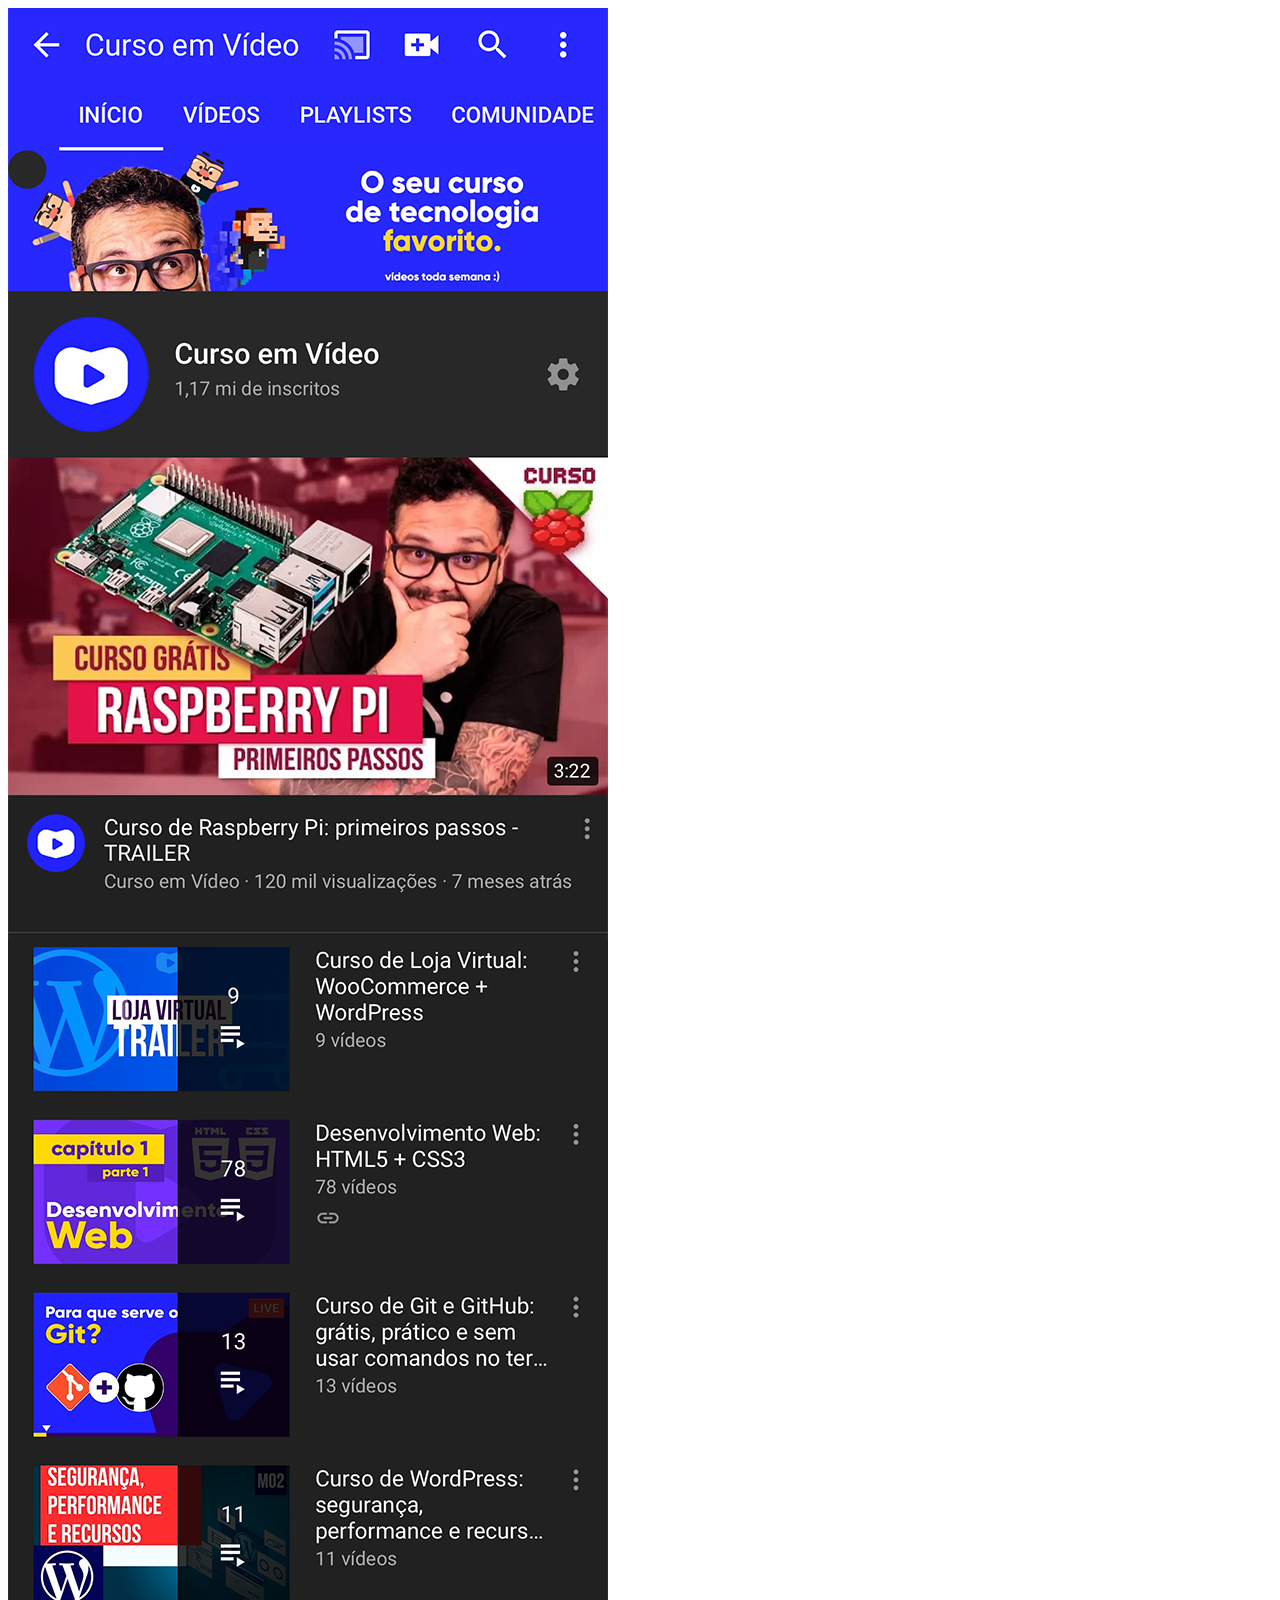
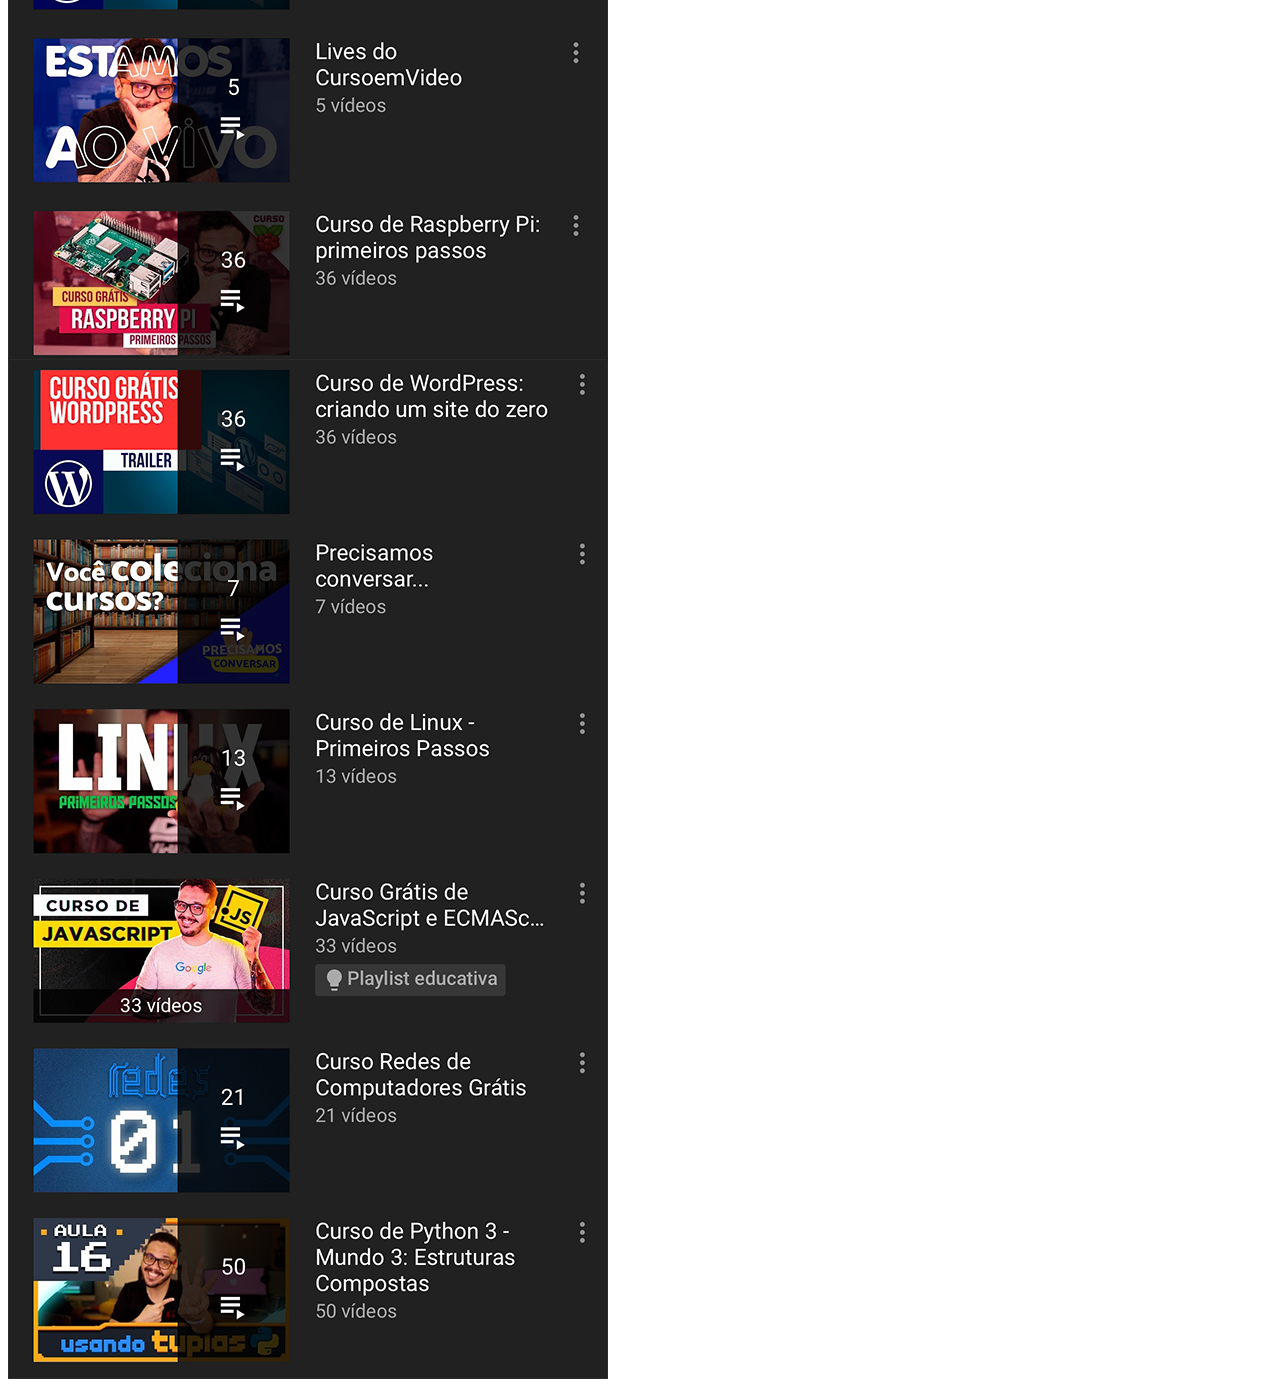
==== youtube.html @ a43062eb "Create youtube.html" ====
<!DOCTYPE html>
<html lang="en">
<head>
    <meta charset="UTF-8">
    <meta name="viewport" content="width=device-width, initial-scale=1.0">
    <title>YouTube</title>
</head>
<body>
    <img src="imagens/tela-youtube.png" alt="YouTube">
    <a href="https://www.youtube.com/@ministerioangelsdance5248/videos" target="_blank"></a>
</body>
</html>
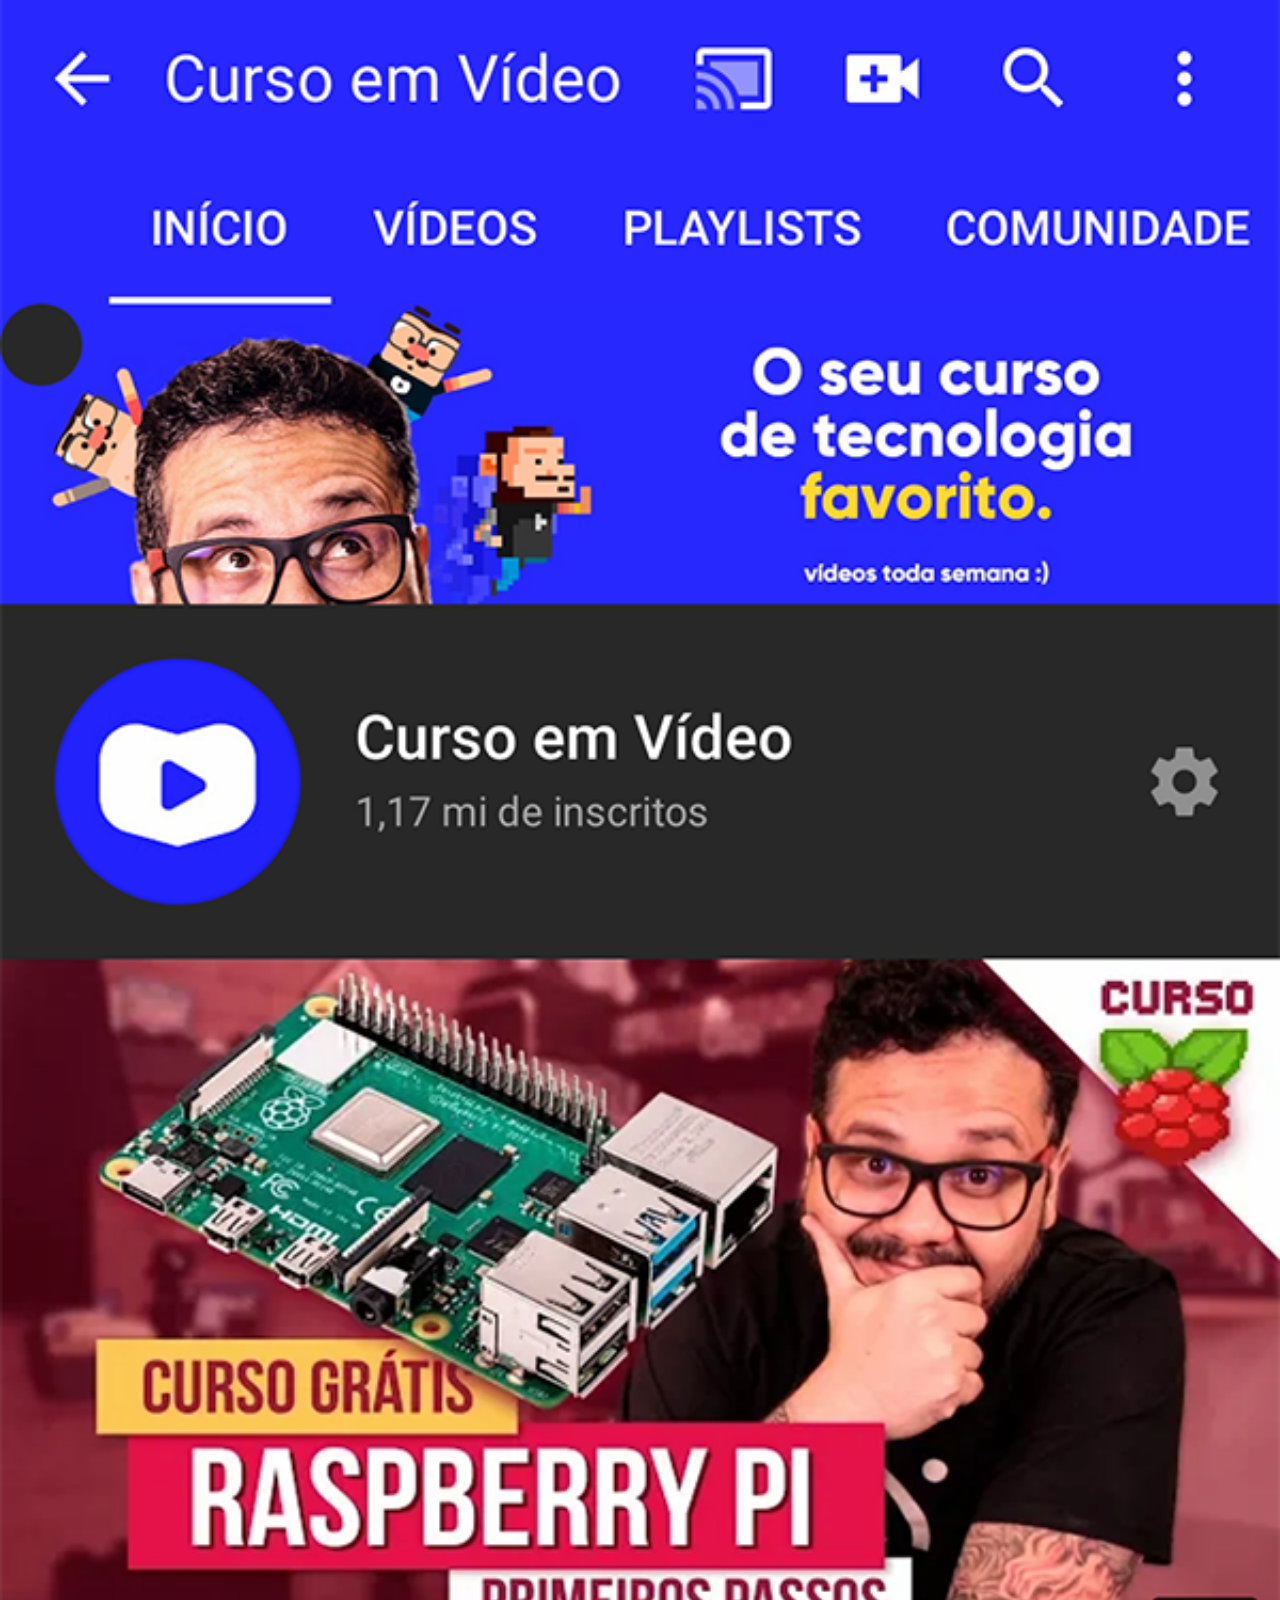
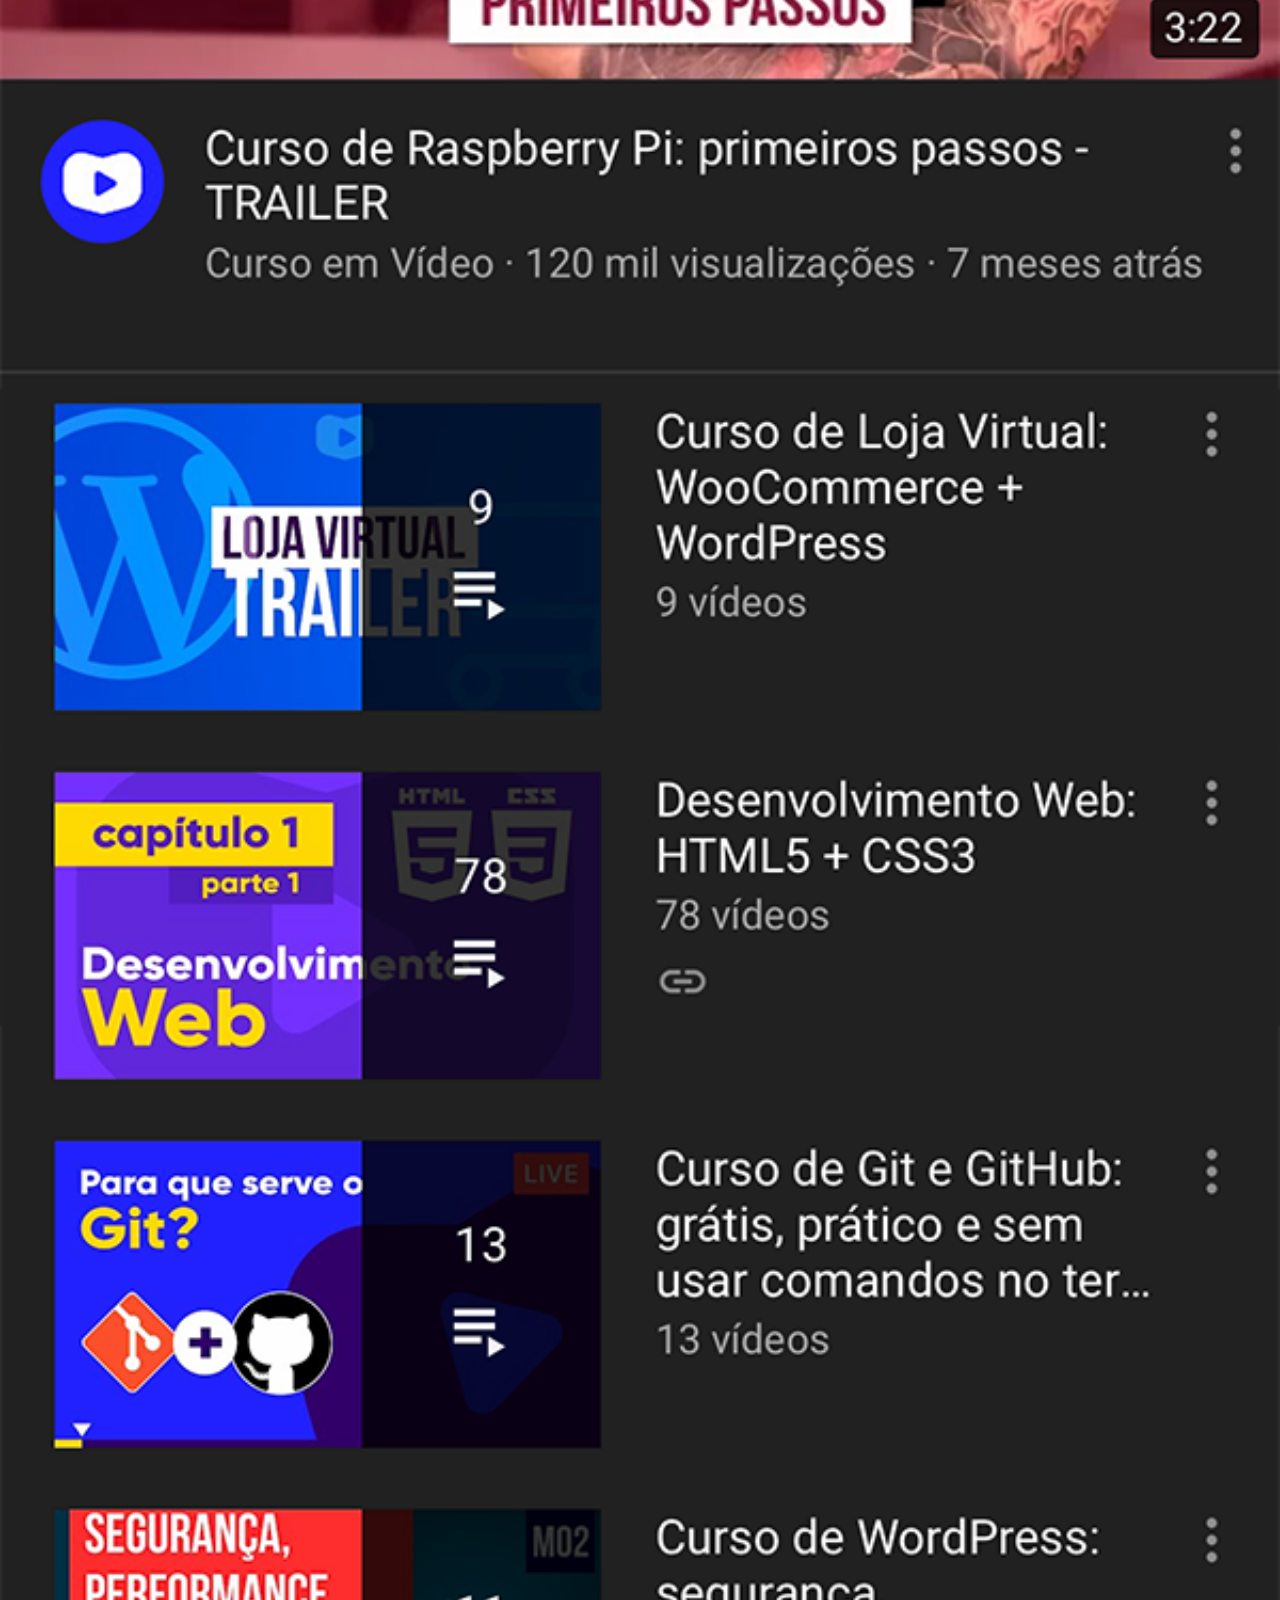
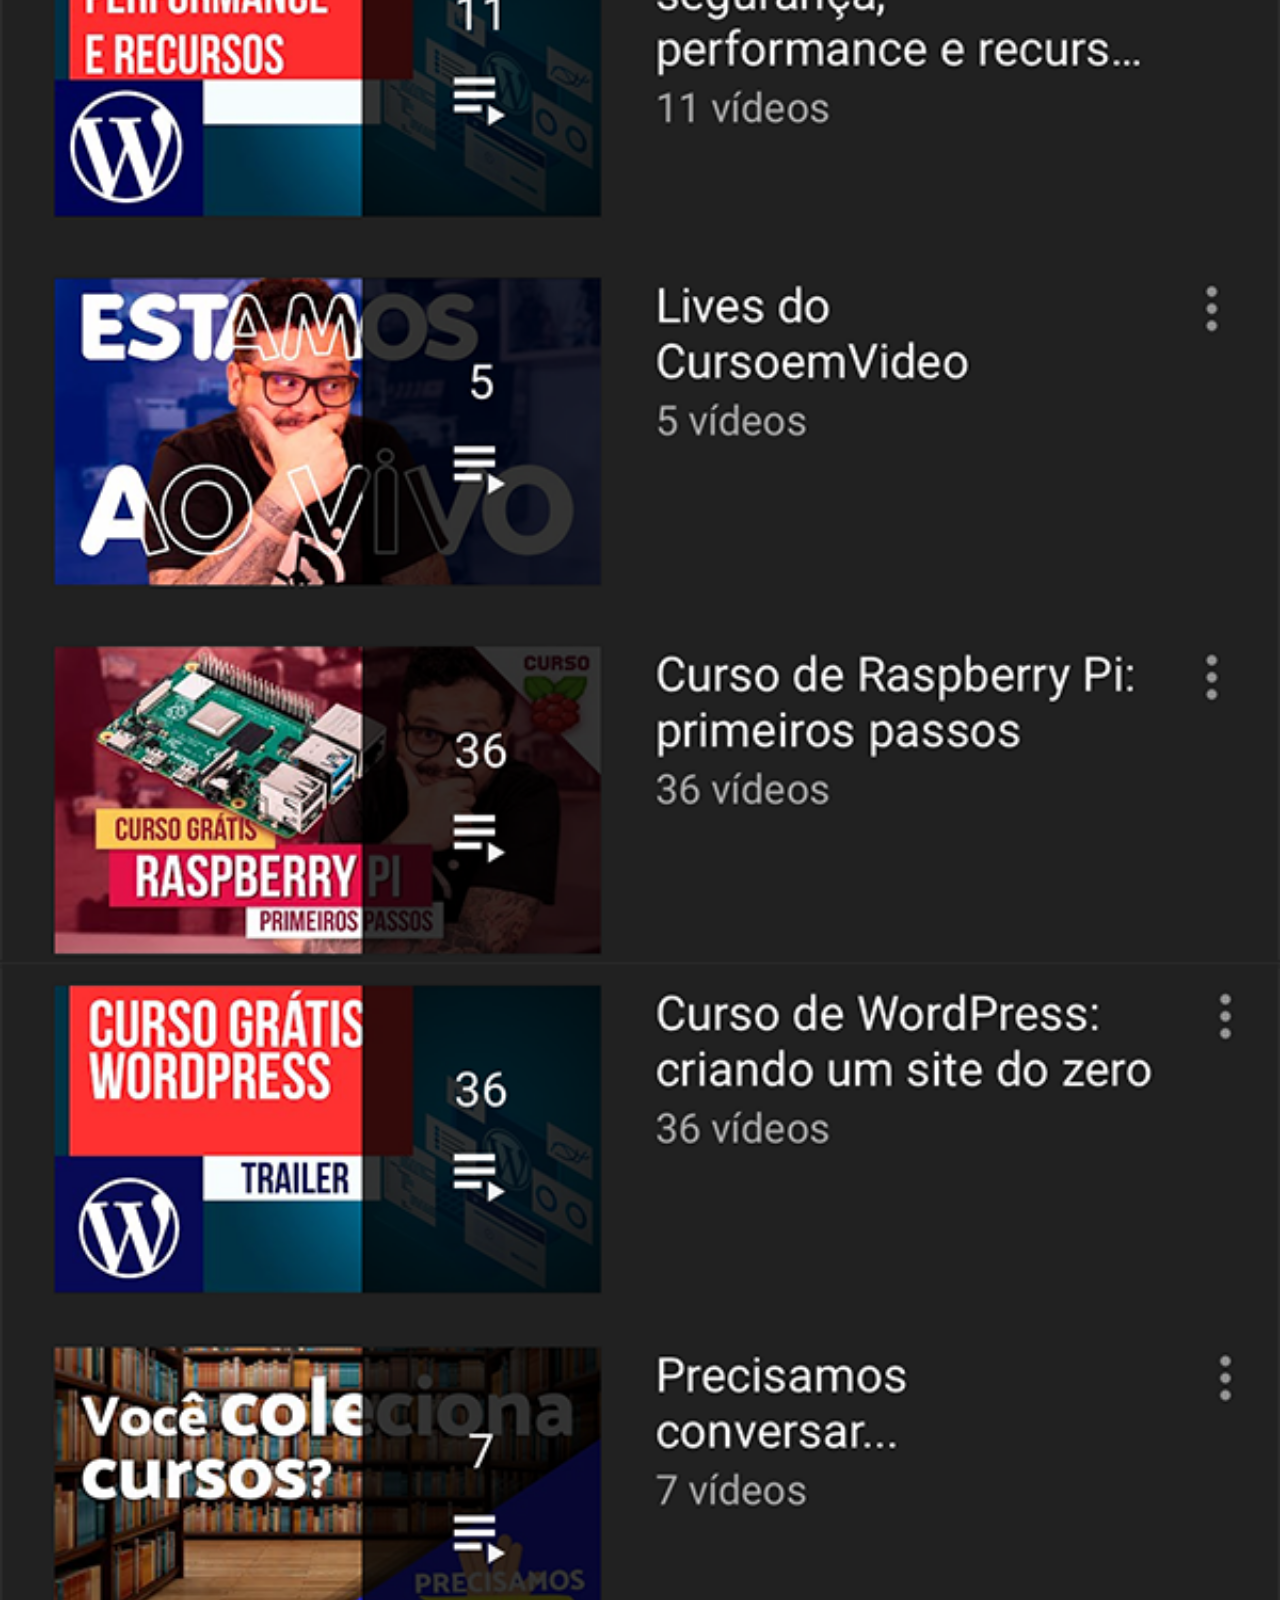
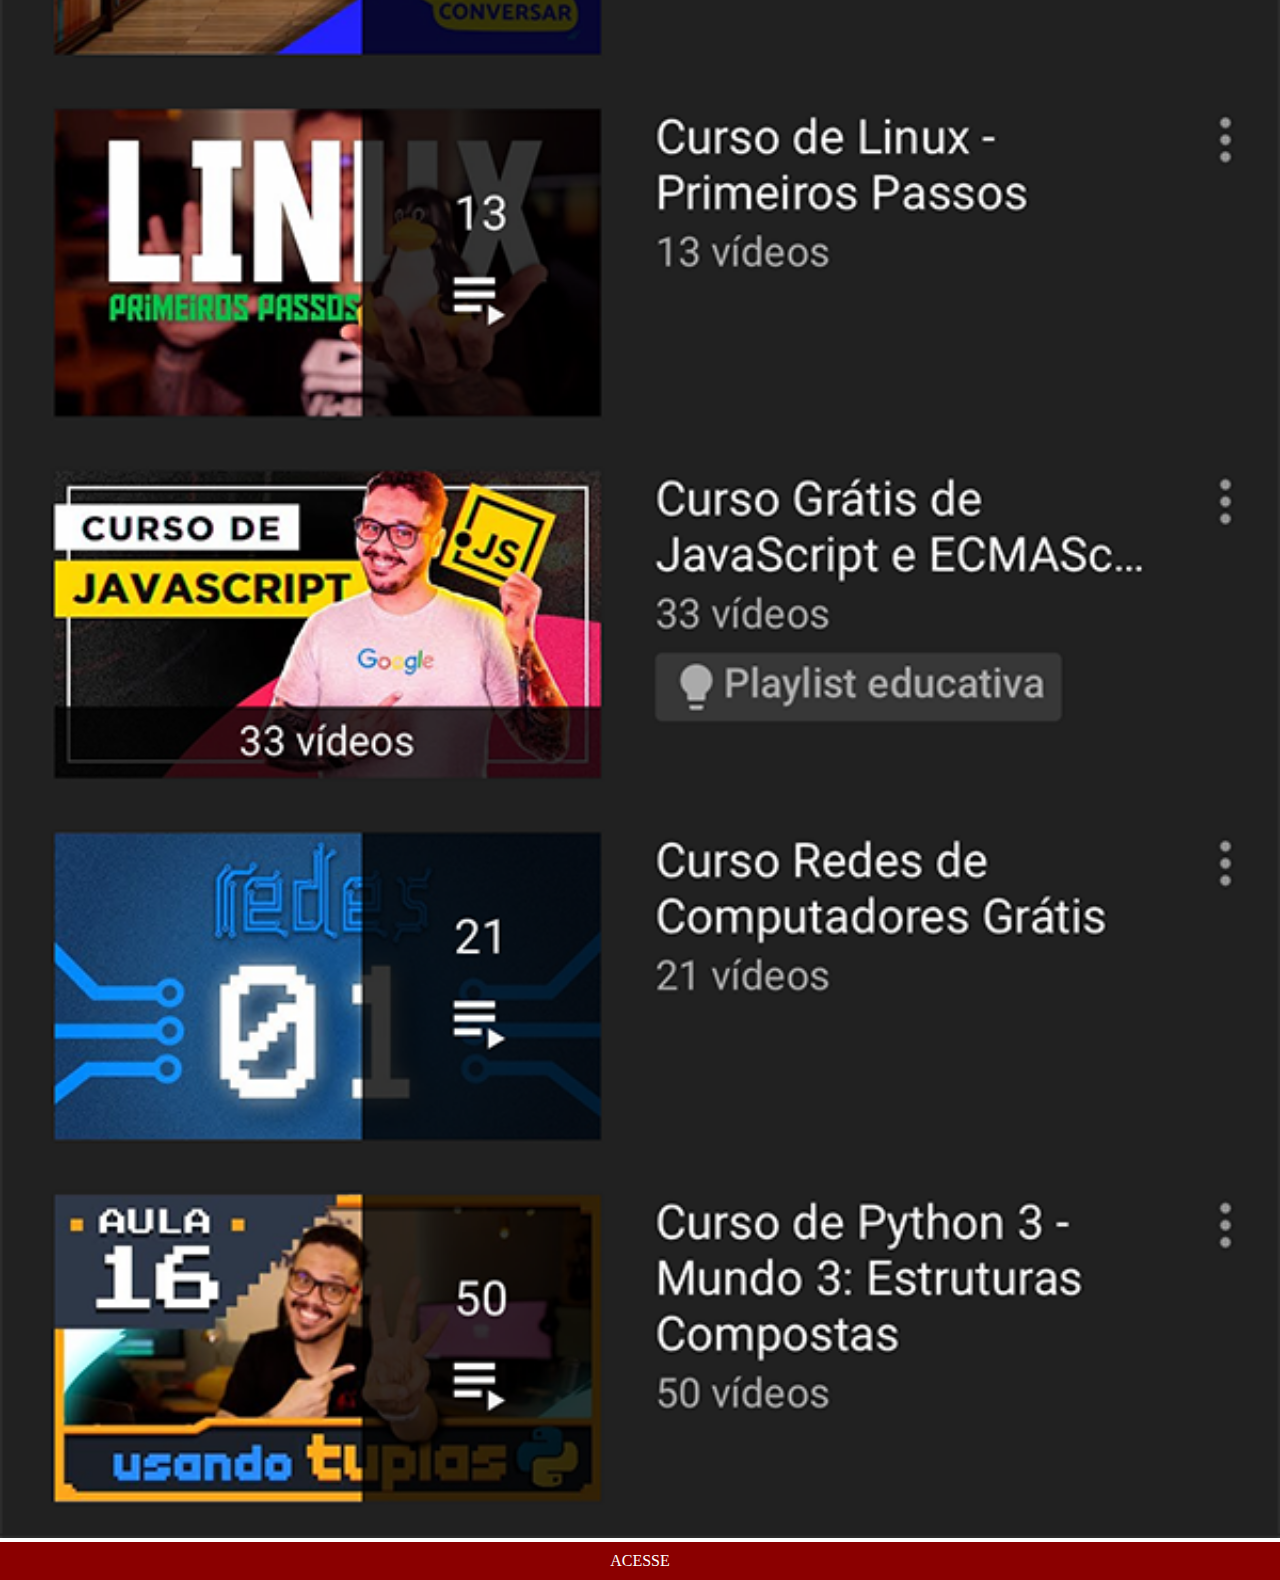
==== commit 505fbc7f: "comit" ====
--- a/youtube.html
+++ b/youtube.html
@@ -1,12 +1,13 @@
 <!DOCTYPE html>
-<html lang="en">
+<html lang="PT-BR">
 <head>
     <meta charset="UTF-8">
     <meta name="viewport" content="width=device-width, initial-scale=1.0">
+    <link rel="stylesheet" href="social.css">
     <title>YouTube</title>
 </head>
 <body>
     <img src="imagens/tela-youtube.png" alt="YouTube">
-    <a href="https://www.youtube.com/@ministerioangelsdance5248/videos" target="_blank"></a>
+    <a href="https://www.youtube.com/@ministerioangelsdance5248/videos" target="_blank">ACESSE</a>
 </body>
 </html>--- a/social.css
+++ b/social.css
@@ -0,0 +1,29 @@
+@charset "UTF-8";
+
+* {
+    margin: 0px;
+    padding: 0px;
+    font-size: Aria, Helvetica, sans-serif;
+}
+
+::-webkit-scrollbar {
+    width: 0px;
+}
+
+img {
+    width: 100vw;
+}
+
+a {
+    display: block;
+    background-color: darkred;
+    padding: 10px;
+    font-size: bolder;
+    text-decoration: none;
+    color: #fff;
+    text-align: center;
+}
+
+a:hover {
+    background-color: red;
+}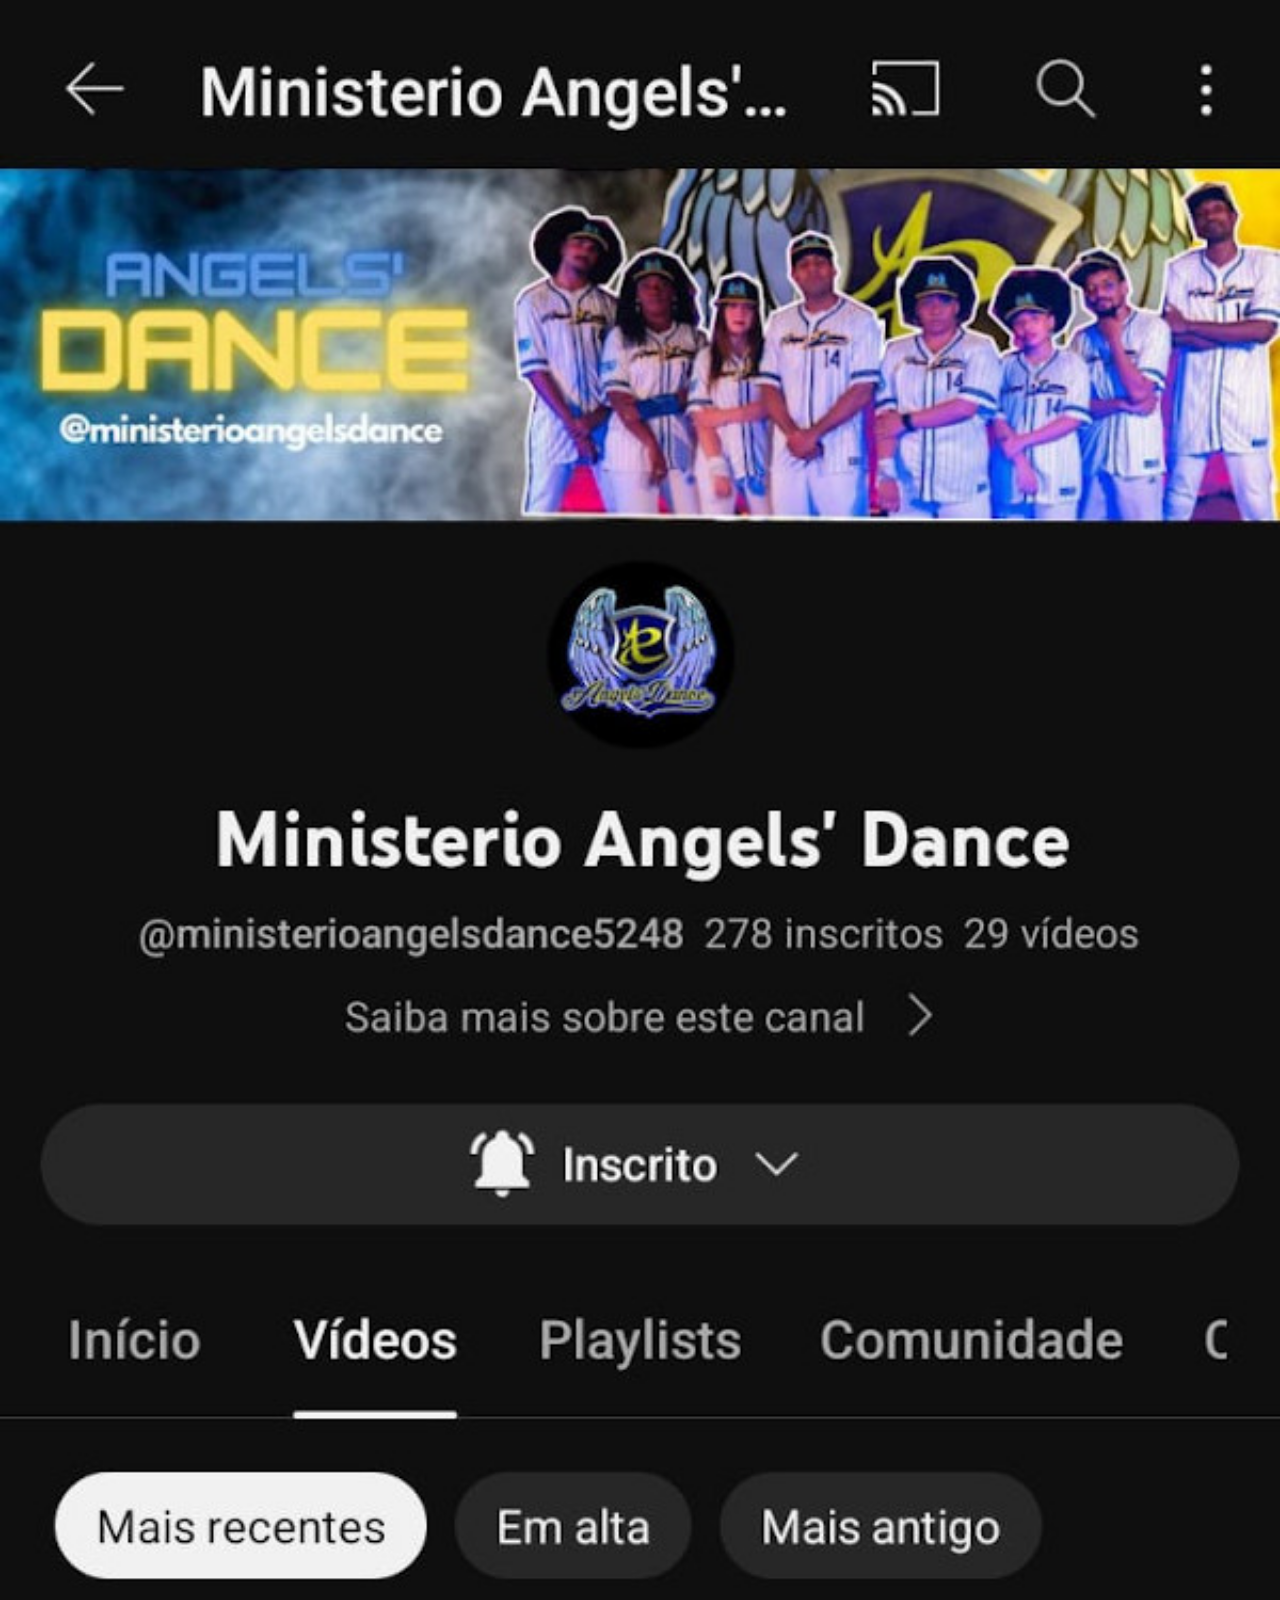
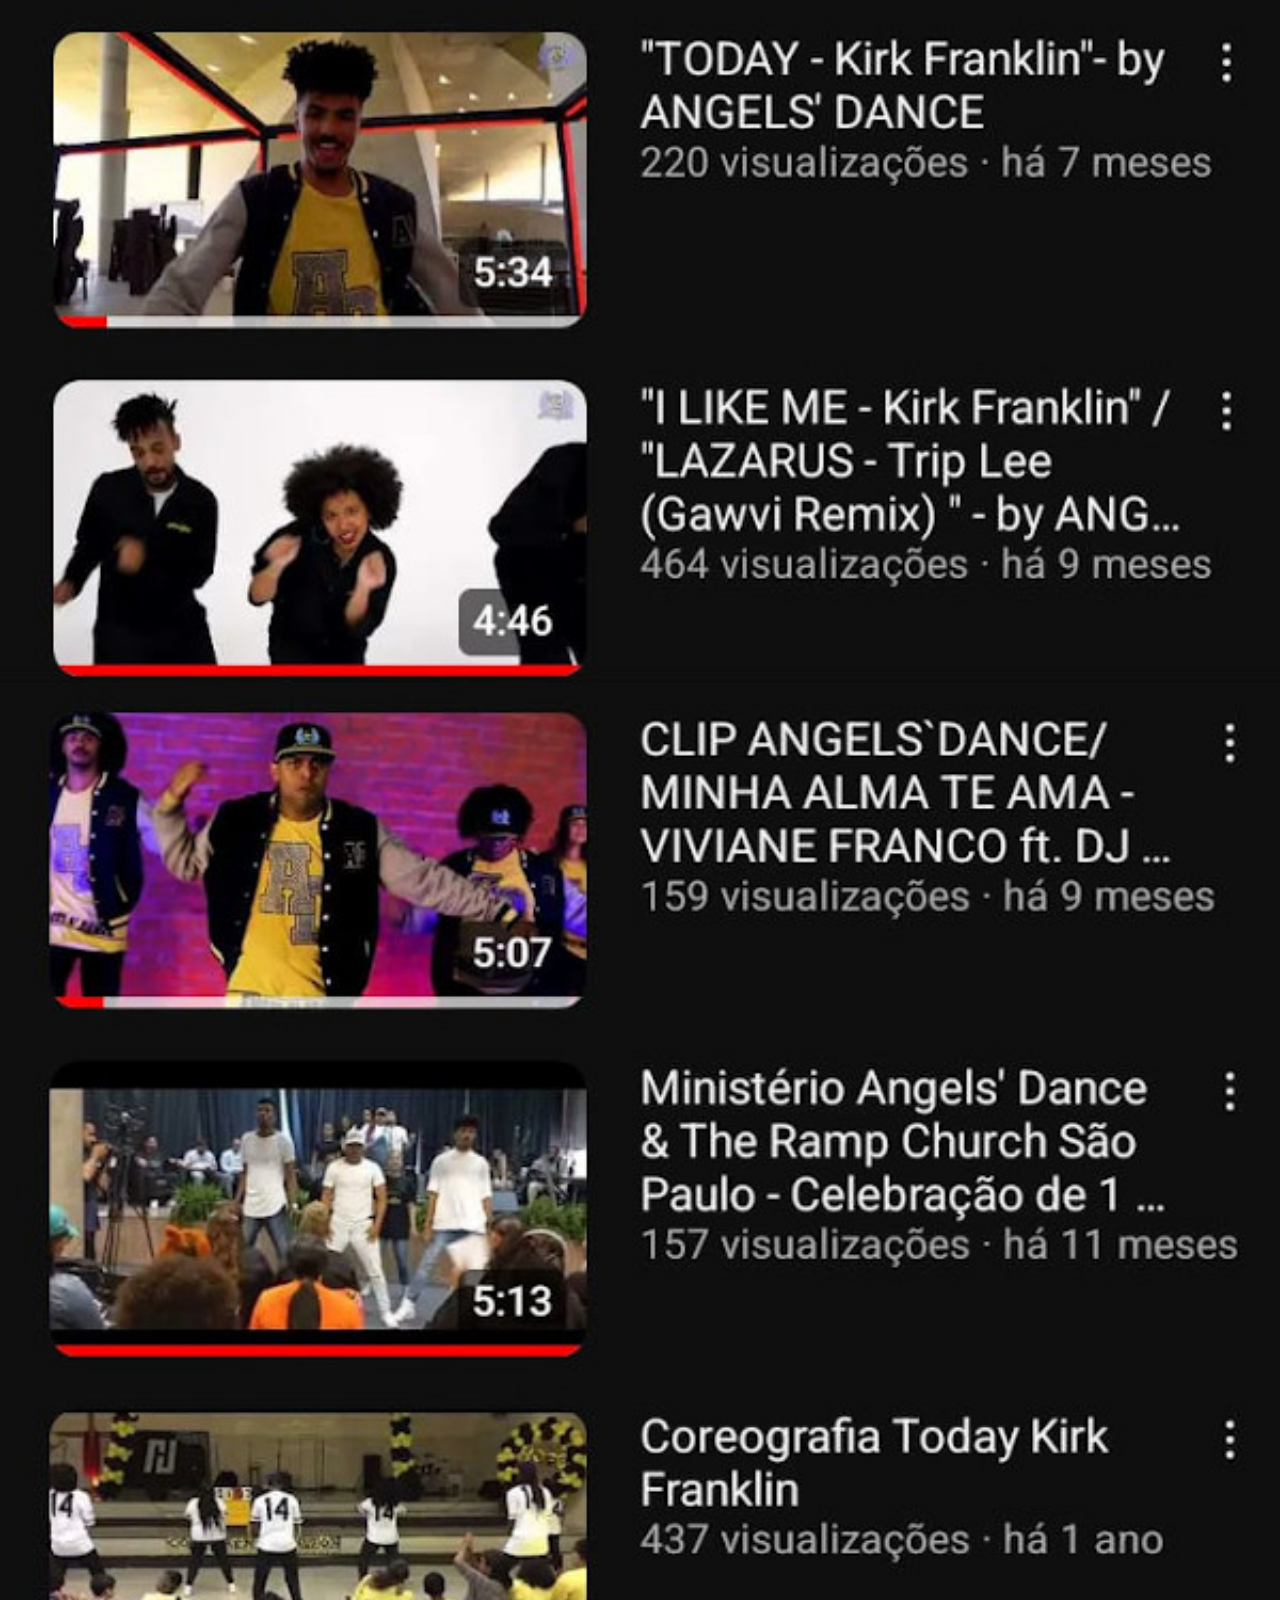
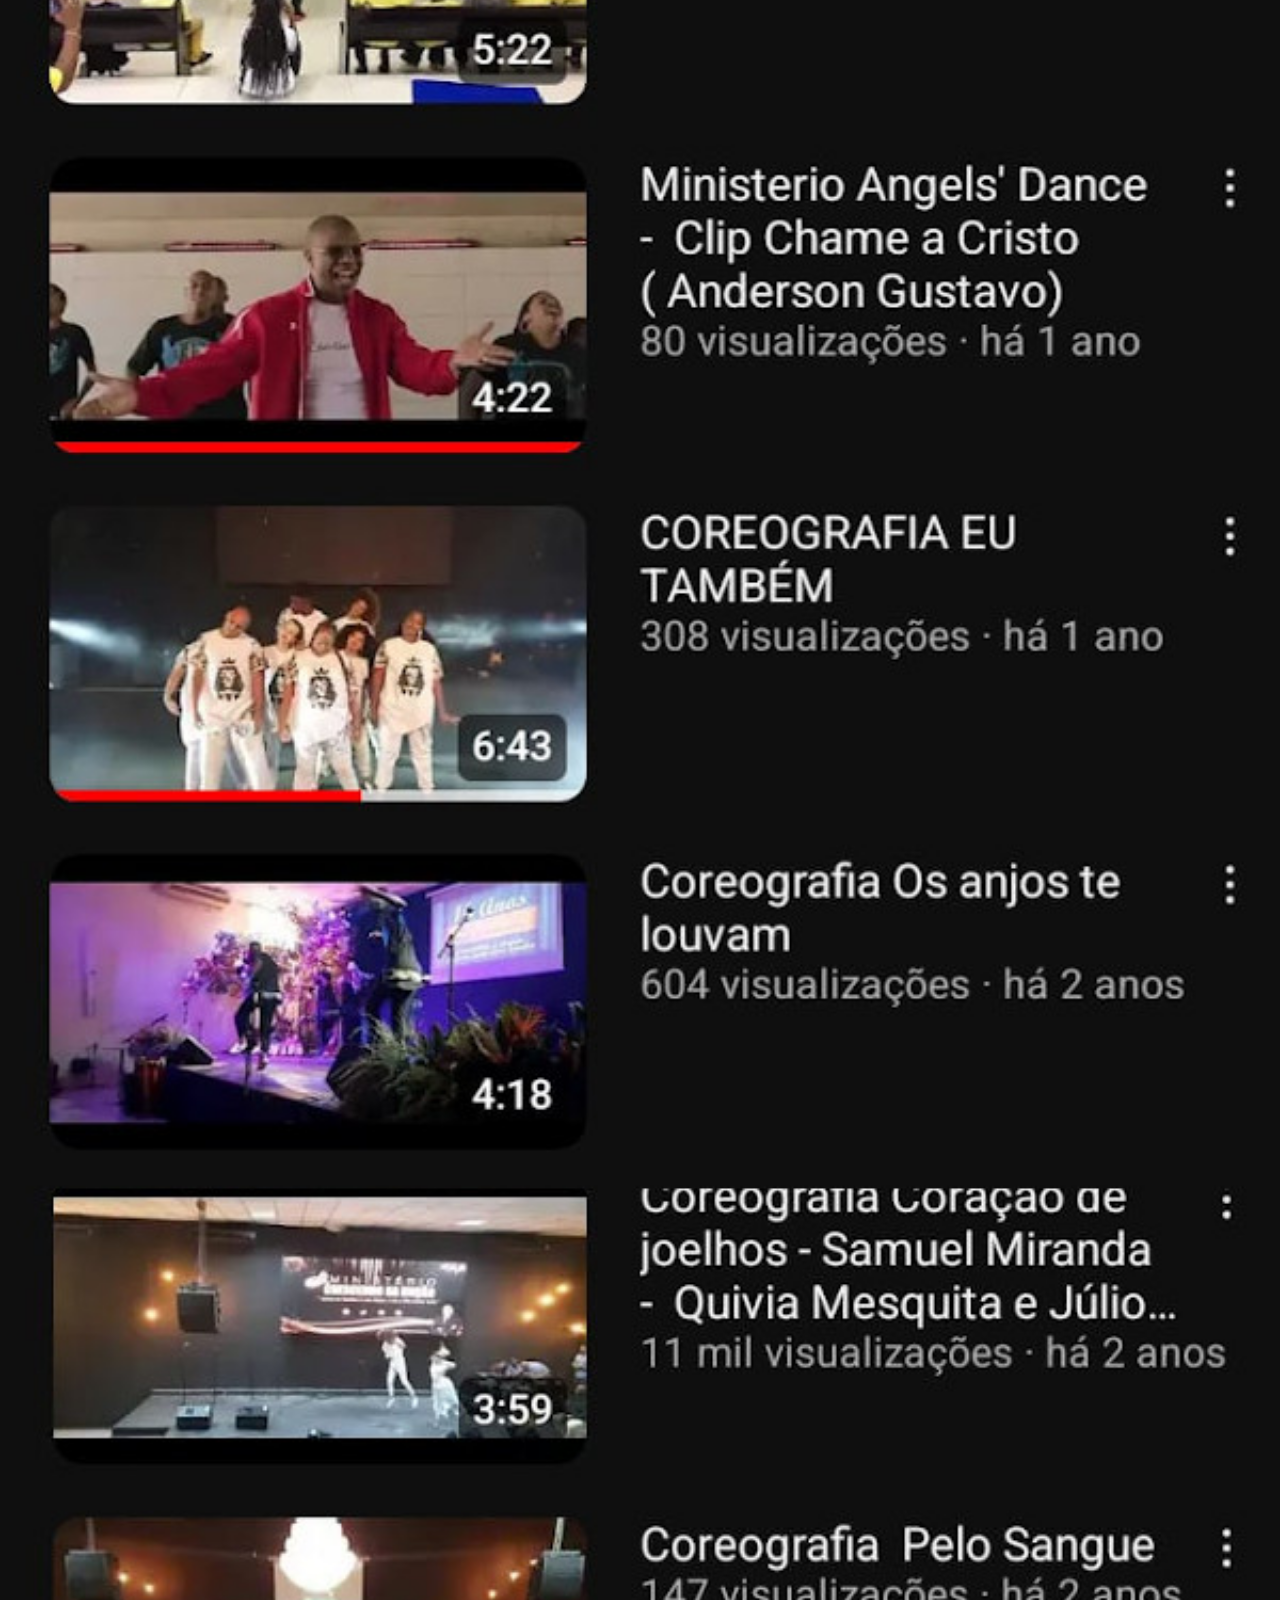
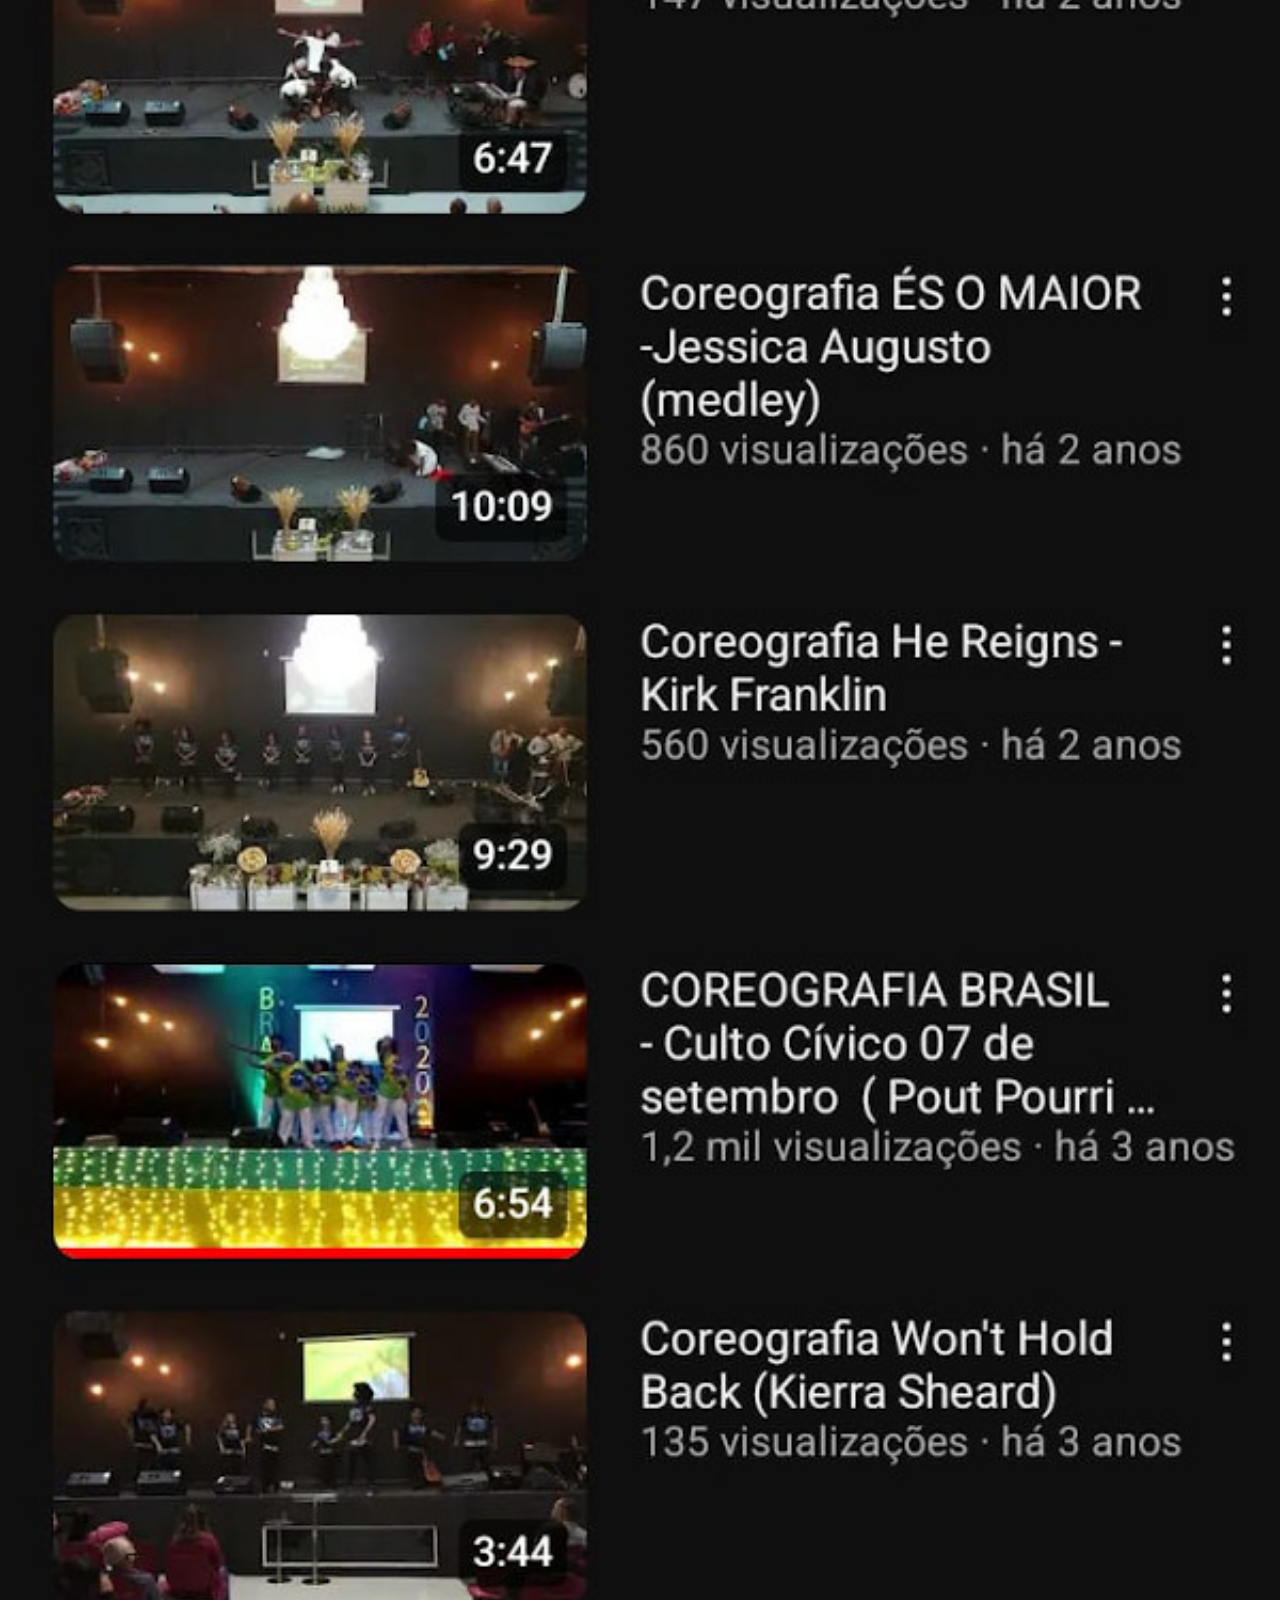
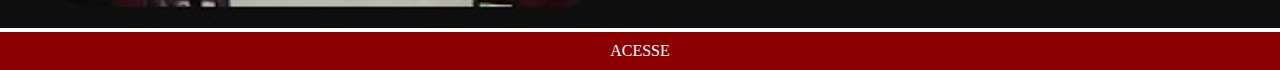
==== commit 165bed22: "Autalização Final" ====
--- a/youtube.html
+++ b/youtube.html
@@ -7,7 +7,7 @@
     <title>YouTube</title>
 </head>
 <body>
-    <img src="imagens/tela-youtube.png" alt="YouTube">
+    <img src="imagens/tela-youtubeangels.jpg" alt="YouTube">
     <a href="https://www.youtube.com/@ministerioangelsdance5248/videos" target="_blank">ACESSE</a>
 </body>
-</html>+</html>
--- a/social.css
+++ b/social.css
@@ -3,7 +3,7 @@
 * {
     margin: 0px;
     padding: 0px;
-    font-size: Aria, Helvetica, sans-serif;
+    font-size: Arial, Helvetica, sans-serif;
 }
 
 ::-webkit-scrollbar {
@@ -26,4 +26,4 @@
 
 a:hover {
     background-color: red;
-}+}
